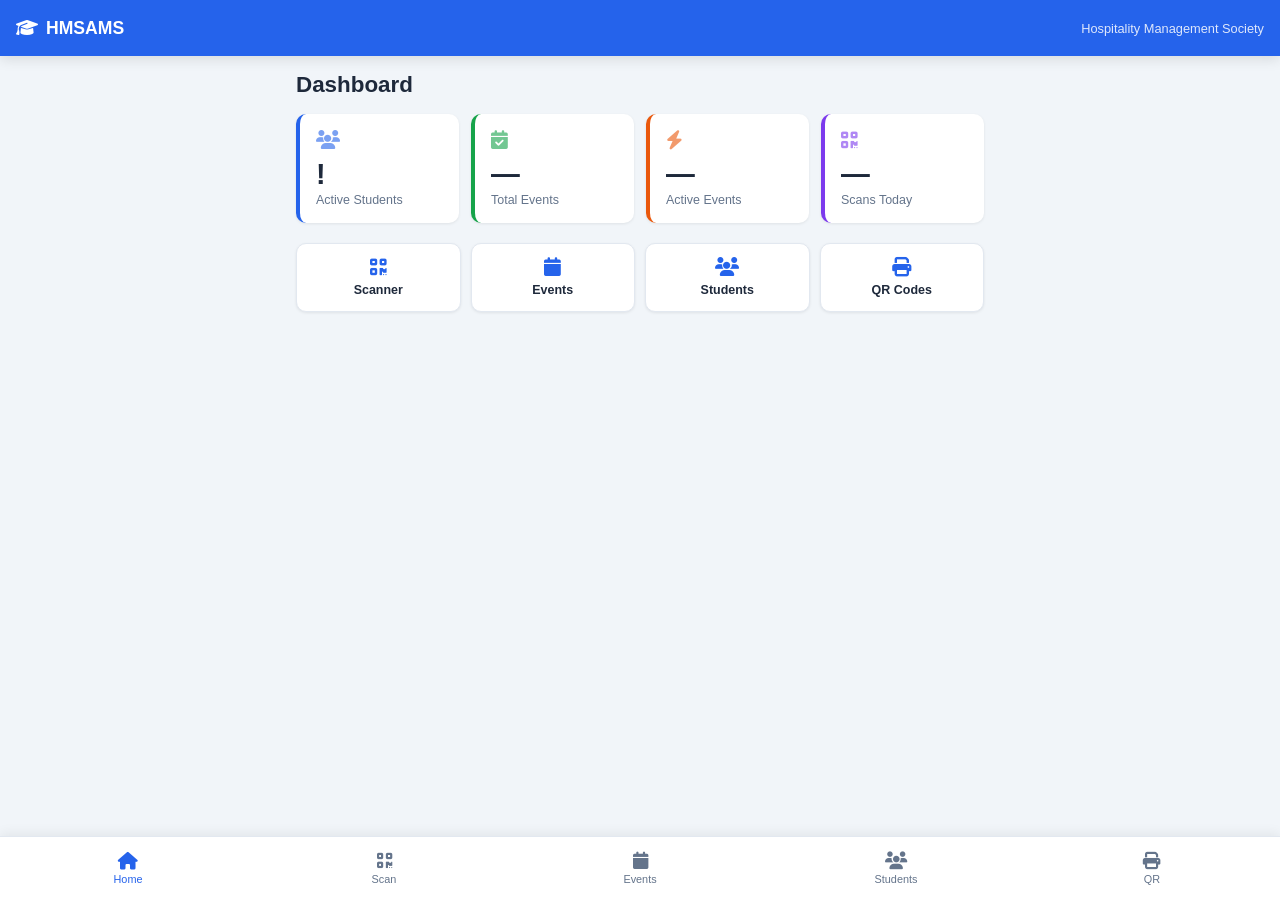
==== dashboard.html @ a73950f8 "Initial HMSAMS setup" ====
<!DOCTYPE html>
<html lang="en">
<head>
  <meta charset="UTF-8" />
  <meta name="viewport" content="width=device-width, initial-scale=1.0" />
  <title>HMSAMS — Dashboard</title>
  <link rel="stylesheet" href="assets/css/style.css" />
  <link rel="stylesheet" href="https://cdnjs.cloudflare.com/ajax/libs/font-awesome/6.5.0/css/all.min.css" />
</head>
<body>

  <!-- Top Nav -->
  <header class="top-bar">
    <div class="top-bar__brand">
      <i class="fa-solid fa-graduation-cap"></i>
      <span>HMSAMS</span>
    </div>
    <span class="top-bar__subtitle">Hospitality Management Society</span>
  </header>

  <!-- Main Content -->
  <main class="page-content">
    <h1 class="page-title">Dashboard</h1>

    <!-- Stat Cards -->
    <div class="stats-grid">
      <div class="stat-card stat-card--blue">
        <div class="stat-card__icon"><i class="fa-solid fa-users"></i></div>
        <div class="stat-card__value" id="stat-active-students">—</div>
        <div class="stat-card__label">Active Students</div>
      </div>
      <div class="stat-card stat-card--green">
        <div class="stat-card__icon"><i class="fa-solid fa-calendar-check"></i></div>
        <div class="stat-card__value" id="stat-total-events">—</div>
        <div class="stat-card__label">Total Events</div>
      </div>
      <div class="stat-card stat-card--orange">
        <div class="stat-card__icon"><i class="fa-solid fa-bolt"></i></div>
        <div class="stat-card__value" id="stat-active-events">—</div>
        <div class="stat-card__label">Active Events</div>
      </div>
      <div class="stat-card stat-card--purple">
        <div class="stat-card__icon"><i class="fa-solid fa-qrcode"></i></div>
        <div class="stat-card__value" id="stat-today-scans">—</div>
        <div class="stat-card__label">Scans Today</div>
      </div>
    </div>

    <!-- Active Event Banner -->
    <div class="active-event-card" id="active-event-card" style="display:none;">
      <div class="active-event-card__header">
        <i class="fa-solid fa-circle-dot pulse"></i>
        <span>Active Event</span>
      </div>
      <div class="active-event-card__name" id="active-event-name">—</div>
      <div class="active-event-card__bar-wrap">
        <div class="progress-bar">
          <div class="progress-bar__fill" id="progress-fill" style="width:0%"></div>
        </div>
        <span class="active-event-card__count" id="active-event-count">0 / 0 scanned</span>
      </div>
      <a href="scan.html" class="btn btn--primary btn--full mt-sm">
        <i class="fa-solid fa-qrcode"></i> Open Scanner
      </a>
    </div>

    <!-- No Active Event -->
    <div class="empty-state" id="no-event-state" style="display:none;">
      <i class="fa-solid fa-calendar-xmark"></i>
      <p>No active event right now.</p>
      <a href="events.html" class="btn btn--outline">Manage Events</a>
    </div>

    <!-- Quick Links -->
    <div class="quick-links">
      <a href="scan.html"     class="quick-link"><i class="fa-solid fa-qrcode"></i><span>Scanner</span></a>
      <a href="events.html"   class="quick-link"><i class="fa-solid fa-calendar"></i><span>Events</span></a>
      <a href="students.html" class="quick-link"><i class="fa-solid fa-users"></i><span>Students</span></a>
      <a href="qr.html"       class="quick-link"><i class="fa-solid fa-print"></i><span>QR Codes</span></a>
    </div>
  </main>

  <!-- Bottom Nav -->
  <nav class="bottom-nav">
    <a href="dashboard.html" class="bottom-nav__item bottom-nav__item--active">
      <i class="fa-solid fa-house"></i><span>Home</span>
    </a>
    <a href="scan.html" class="bottom-nav__item">
      <i class="fa-solid fa-qrcode"></i><span>Scan</span>
    </a>
    <a href="events.html" class="bottom-nav__item">
      <i class="fa-solid fa-calendar"></i><span>Events</span>
    </a>
    <a href="students.html" class="bottom-nav__item">
      <i class="fa-solid fa-users"></i><span>Students</span>
    </a>
    <a href="qr.html" class="bottom-nav__item">
      <i class="fa-solid fa-print"></i><span>QR</span>
    </a>
  </nav>

  <script src="assets/js/api.js"></script>
  <script src="assets/js/dashboard.js"></script>
</body>
</html>
---- assets/css/style.css ----
/* ============================================================
   style.css — HMSAMS Shared Styles
   Mobile-first, responsive
   ============================================================ */

/* ── Variables ─────────────────────────────────────────────── */
:root {
  --clr-primary:      #2563eb;
  --clr-primary-dk:   #1d4ed8;
  --clr-primary-lt:   #dbeafe;
  --clr-success:      #16a34a;
  --clr-success-lt:   #dcfce7;
  --clr-warning:      #d97706;
  --clr-warning-lt:   #fef3c7;
  --clr-danger:       #dc2626;
  --clr-danger-lt:    #fee2e2;
  --clr-purple:       #7c3aed;
  --clr-purple-lt:    #ede9fe;
  --clr-orange:       #ea580c;
  --clr-orange-lt:    #ffedd5;

  --clr-bg:           #f1f5f9;
  --clr-surface:      #ffffff;
  --clr-border:       #e2e8f0;
  --clr-text:         #1e293b;
  --clr-text-muted:   #64748b;
  --clr-text-light:   #94a3b8;

  --radius-sm:  6px;
  --radius:     10px;
  --radius-lg:  16px;
  --shadow-sm:  0 1px 3px rgba(0,0,0,.08);
  --shadow:     0 4px 12px rgba(0,0,0,.10);
  --shadow-lg:  0 8px 30px rgba(0,0,0,.15);

  --nav-height: 64px;
  --top-bar-h:  56px;
}

/* ── Reset ──────────────────────────────────────────────────── */
*, *::before, *::after { box-sizing: border-box; margin: 0; padding: 0; }
html { font-size: 16px; -webkit-text-size-adjust: 100%; }
body {
  font-family: -apple-system, BlinkMacSystemFont, 'Segoe UI', Roboto, sans-serif;
  background: var(--clr-bg);
  color: var(--clr-text);
  min-height: 100vh;
  padding-bottom: calc(var(--nav-height) + 16px);
}
a { color: inherit; text-decoration: none; }
button { cursor: pointer; font-family: inherit; }
img { max-width: 100%; }

/* ── Top Bar ────────────────────────────────────────────────── */
.top-bar {
  position: sticky;
  top: 0;
  z-index: 100;
  height: var(--top-bar-h);
  background: var(--clr-primary);
  color: #fff;
  display: flex;
  align-items: center;
  justify-content: space-between;
  padding: 0 16px;
  box-shadow: var(--shadow);
}
.top-bar__brand {
  display: flex;
  align-items: center;
  gap: 8px;
  font-size: 1.1rem;
  font-weight: 700;
}
.top-bar__subtitle {
  font-size: .8rem;
  opacity: .85;
}

/* ── Page Content ───────────────────────────────────────────── */
.page-content {
  max-width: 720px;
  margin: 0 auto;
  padding: 16px 16px 8px;
}
.page-title {
  font-size: 1.4rem;
  font-weight: 700;
  margin-bottom: 16px;
}
.page-header {
  display: flex;
  align-items: center;
  justify-content: space-between;
  margin-bottom: 16px;
}
.page-header .page-title { margin-bottom: 0; }

/* ── Buttons ────────────────────────────────────────────────── */
.btn {
  display: inline-flex;
  align-items: center;
  gap: 6px;
  padding: 9px 16px;
  border-radius: var(--radius-sm);
  font-size: .9rem;
  font-weight: 600;
  border: 2px solid transparent;
  transition: all .15s;
  white-space: nowrap;
}
.btn--primary  { background: var(--clr-primary);  color: #fff; border-color: var(--clr-primary); }
.btn--primary:hover  { background: var(--clr-primary-dk); border-color: var(--clr-primary-dk); }
.btn--outline  { background: transparent; color: var(--clr-primary); border-color: var(--clr-primary); }
.btn--outline:hover  { background: var(--clr-primary-lt); }
.btn--danger   { background: var(--clr-danger);   color: #fff; border-color: var(--clr-danger); }
.btn--danger:hover   { background: #b91c1c; }
.btn--ghost    { background: transparent; color: var(--clr-text-muted); border-color: transparent; }
.btn--ghost:hover    { background: var(--clr-border); }
.btn--full  { width: 100%; justify-content: center; }
.btn--sm    { padding: 6px 12px; font-size: .8rem; }
.btn--icon  { padding: 8px; border-radius: 50%; }

/* ── Inputs ─────────────────────────────────────────────────── */
.input {
  width: 100%;
  padding: 10px 12px;
  border: 1.5px solid var(--clr-border);
  border-radius: var(--radius-sm);
  font-size: .95rem;
  font-family: inherit;
  background: var(--clr-surface);
  color: var(--clr-text);
  transition: border-color .15s;
  appearance: none;
}
.input:focus { outline: none; border-color: var(--clr-primary); }
.input--sm { padding: 7px 10px; font-size: .85rem; width: auto; }

/* ── Forms ──────────────────────────────────────────────────── */
.form-label {
  display: block;
  font-size: .85rem;
  font-weight: 600;
  color: var(--clr-text-muted);
  margin-bottom: 4px;
}
.form-row {
  display: grid;
  grid-template-columns: 1fr 1fr;
  gap: 12px;
}
.form-error {
  color: var(--clr-danger);
  font-size: .83rem;
  margin-top: 8px;
  min-height: 18px;
}
.required { color: var(--clr-danger); }

/* ── Cards ──────────────────────────────────────────────────── */
.card {
  background: var(--clr-surface);
  border-radius: var(--radius);
  box-shadow: var(--shadow-sm);
  border: 1px solid var(--clr-border);
  overflow: hidden;
}
.card-list { display: flex; flex-direction: column; gap: 12px; }

/* ── Stat Cards ─────────────────────────────────────────────── */
.stats-grid {
  display: grid;
  grid-template-columns: 1fr 1fr;
  gap: 12px;
  margin-bottom: 20px;
}
.stat-card {
  background: var(--clr-surface);
  border-radius: var(--radius);
  box-shadow: var(--shadow-sm);
  padding: 16px;
  display: flex;
  flex-direction: column;
  gap: 4px;
  border-left: 4px solid transparent;
}
.stat-card--blue   { border-left-color: var(--clr-primary); }
.stat-card--green  { border-left-color: var(--clr-success); }
.stat-card--orange { border-left-color: var(--clr-orange); }
.stat-card--purple { border-left-color: var(--clr-purple); }

.stat-card__icon { font-size: 1.2rem; opacity: .6; margin-bottom: 4px; }
.stat-card--blue   .stat-card__icon { color: var(--clr-primary); }
.stat-card--green  .stat-card__icon { color: var(--clr-success); }
.stat-card--orange .stat-card__icon { color: var(--clr-orange); }
.stat-card--purple .stat-card__icon { color: var(--clr-purple); }

.stat-card__value { font-size: 1.8rem; font-weight: 800; line-height: 1; }
.stat-card__label { font-size: .78rem; color: var(--clr-text-muted); font-weight: 500; }

/* ── Active Event Card ──────────────────────────────────────── */
.active-event-card {
  background: var(--clr-surface);
  border-radius: var(--radius);
  box-shadow: var(--shadow-sm);
  padding: 16px;
  margin-bottom: 20px;
  border: 1.5px solid var(--clr-primary-lt);
}
.active-event-card__header {
  display: flex;
  align-items: center;
  gap: 6px;
  font-size: .8rem;
  font-weight: 700;
  color: var(--clr-primary);
  text-transform: uppercase;
  letter-spacing: .05em;
  margin-bottom: 6px;
}
.active-event-card__name {
  font-size: 1.15rem;
  font-weight: 700;
  margin-bottom: 10px;
}
.active-event-card__bar-wrap {
  display: flex;
  align-items: center;
  gap: 10px;
  margin-bottom: 8px;
}
.active-event-card__count { font-size: .82rem; color: var(--clr-text-muted); white-space: nowrap; }

/* ── Progress Bar ───────────────────────────────────────────── */
.progress-bar {
  flex: 1;
  height: 8px;
  background: var(--clr-border);
  border-radius: 999px;
  overflow: hidden;
}
.progress-bar__fill {
  height: 100%;
  background: var(--clr-primary);
  border-radius: 999px;
  transition: width .4s ease;
}

/* ── Quick Links ────────────────────────────────────────────── */
.quick-links {
  display: grid;
  grid-template-columns: repeat(4, 1fr);
  gap: 10px;
  margin-top: 8px;
}
.quick-link {
  background: var(--clr-surface);
  border-radius: var(--radius);
  padding: 14px 8px;
  display: flex;
  flex-direction: column;
  align-items: center;
  gap: 6px;
  font-size: .78rem;
  font-weight: 600;
  color: var(--clr-text);
  box-shadow: var(--shadow-sm);
  border: 1px solid var(--clr-border);
  transition: background .15s;
}
.quick-link:hover { background: var(--clr-primary-lt); }
.quick-link i { font-size: 1.2rem; color: var(--clr-primary); }

/* ── Bottom Nav ─────────────────────────────────────────────── */
.bottom-nav {
  position: fixed;
  bottom: 0;
  left: 0;
  right: 0;
  height: var(--nav-height);
  background: var(--clr-surface);
  border-top: 1px solid var(--clr-border);
  display: flex;
  z-index: 200;
  box-shadow: 0 -2px 12px rgba(0,0,0,.07);
}
.bottom-nav__item {
  flex: 1;
  display: flex;
  flex-direction: column;
  align-items: center;
  justify-content: center;
  gap: 3px;
  font-size: .68rem;
  font-weight: 500;
  color: var(--clr-text-muted);
  transition: color .15s;
}
.bottom-nav__item i { font-size: 1.1rem; }
.bottom-nav__item--active { color: var(--clr-primary); }
.bottom-nav__item:hover   { color: var(--clr-primary); }

/* ── PIN Overlay ────────────────────────────────────────────── */
.overlay {
  position: fixed;
  inset: 0;
  background: rgba(15,23,42,.6);
  backdrop-filter: blur(4px);
  display: flex;
  align-items: center;
  justify-content: center;
  z-index: 500;
  padding: 16px;
}
.pin-card {
  background: var(--clr-surface);
  border-radius: var(--radius-lg);
  padding: 32px 24px;
  width: 100%;
  max-width: 360px;
  text-align: center;
  box-shadow: var(--shadow-lg);
}
.pin-card__icon {
  font-size: 2.5rem;
  color: var(--clr-primary);
  margin-bottom: 12px;
}
.pin-card h2 { font-size: 1.3rem; margin-bottom: 6px; }
.pin-card p  { color: var(--clr-text-muted); font-size: .9rem; margin-bottom: 16px; }
.pin-card__error {
  color: var(--clr-danger);
  font-size: .83rem;
  min-height: 18px;
  margin-top: 6px;
}

/* ── Modals ─────────────────────────────────────────────────── */
.modal-overlay {
  position: fixed;
  inset: 0;
  background: rgba(15,23,42,.5);
  backdrop-filter: blur(3px);
  display: flex;
  align-items: center;
  justify-content: center;
  z-index: 400;
  padding: 16px;
}
.modal {
  background: var(--clr-surface);
  border-radius: var(--radius-lg);
  width: 100%;
  max-width: 480px;
  max-height: 90vh;
  overflow-y: auto;
  box-shadow: var(--shadow-lg);
}
.modal--sm { max-width: 360px; }
.modal__header {
  display: flex;
  align-items: center;
  justify-content: space-between;
  padding: 18px 20px 0;
}
.modal__header h2 { font-size: 1.1rem; }
.modal__body   { padding: 16px 20px; }
.modal__footer {
  display: flex;
  gap: 10px;
  justify-content: flex-end;
  padding: 0 20px 20px;
}

/* ── Tables ─────────────────────────────────────────────────── */
.table-wrap {
  overflow-x: auto;
  border-radius: var(--radius);
  border: 1px solid var(--clr-border);
  background: var(--clr-surface);
}
.table {
  width: 100%;
  border-collapse: collapse;
  font-size: .88rem;
}
.table th, .table td {
  padding: 10px 12px;
  text-align: left;
  border-bottom: 1px solid var(--clr-border);
}
.table th {
  background: var(--clr-bg);
  font-size: .78rem;
  font-weight: 700;
  color: var(--clr-text-muted);
  text-transform: uppercase;
  letter-spacing: .04em;
  white-space: nowrap;
}
.table tr:last-child td { border-bottom: none; }
.table tr:hover td { background: var(--clr-bg); }

/* ── Badges ─────────────────────────────────────────────────── */
.badge {
  display: inline-block;
  padding: 3px 9px;
  border-radius: 999px;
  font-size: .72rem;
  font-weight: 700;
  text-transform: uppercase;
  letter-spacing: .04em;
}
.badge--active   { background: var(--clr-success-lt); color: var(--clr-success); }
.badge--inactive { background: var(--clr-border);     color: var(--clr-text-muted); }
.badge--archived { background: var(--clr-warning-lt); color: var(--clr-warning); }
.badge--timein   { background: var(--clr-primary-lt); color: var(--clr-primary); }
.badge--late     { background: var(--clr-warning-lt); color: var(--clr-warning); }
.badge--timeout  { background: var(--clr-success-lt); color: var(--clr-success); }
.badge--notimeout{ background: var(--clr-danger-lt);  color: var(--clr-danger); }
.badge--duplicate{ background: var(--clr-border);     color: var(--clr-text-muted); }

/* ── Event Cards ────────────────────────────────────────────── */
.event-card {
  background: var(--clr-surface);
  border-radius: var(--radius);
  border: 1px solid var(--clr-border);
  box-shadow: var(--shadow-sm);
  padding: 16px;
}
.event-card--active { border-left: 4px solid var(--clr-success); }
.event-card__header {
  display: flex;
  align-items: flex-start;
  justify-content: space-between;
  gap: 8px;
  margin-bottom: 8px;
}
.event-card__name {
  font-size: 1rem;
  font-weight: 700;
  flex: 1;
}
.event-card__meta {
  font-size: .82rem;
  color: var(--clr-text-muted);
  margin-bottom: 12px;
  display: flex;
  flex-direction: column;
  gap: 3px;
}
.event-card__actions {
  display: flex;
  gap: 8px;
  flex-wrap: wrap;
}

/* ── Scan Result ────────────────────────────────────────────── */
.scan-result {
  background: var(--clr-surface);
  border-radius: var(--radius-lg);
  padding: 24px 20px;
  text-align: center;
  margin-bottom: 16px;
  box-shadow: var(--shadow);
  border: 2px solid var(--clr-border);
  animation: slideIn .3s ease;
}
.scan-result--timein    { border-color: var(--clr-primary); }
.scan-result--late      { border-color: var(--clr-warning); }
.scan-result--timeout   { border-color: var(--clr-success); }
.scan-result--duplicate { border-color: var(--clr-text-muted); }
.scan-result--error     { border-color: var(--clr-danger); }

.scan-result__icon   { font-size: 3rem; margin-bottom: 8px; }
.scan-result__status { font-size: 1.3rem; font-weight: 800; margin-bottom: 4px; }
.scan-result__name   { font-size: 1rem; font-weight: 600; margin-bottom: 4px; }
.scan-result__meta   { font-size: .83rem; color: var(--clr-text-muted); }

/* ── Event Info Bar ─────────────────────────────────────────── */
.event-info-bar {
  display: flex;
  align-items: center;
  justify-content: space-between;
  background: var(--clr-surface);
  border-radius: var(--radius);
  padding: 12px 14px;
  margin-bottom: 12px;
  border: 1px solid var(--clr-border);
  font-size: .9rem;
}
.event-info-bar__label { color: var(--clr-text-muted); font-size: .8rem; margin-right: 4px; }
.event-info-bar__name  { font-weight: 700; }

/* ── Scanner Instructions ───────────────────────────────────── */
.scanner-instructions {
  background: var(--clr-surface);
  border-radius: var(--radius);
  padding: 20px;
  border: 1px solid var(--clr-border);
  margin-bottom: 16px;
}
.scanner-instructions__icon {
  font-size: 2rem;
  color: var(--clr-primary);
  margin-bottom: 10px;
}
.scanner-instructions h3 { font-size: 1rem; margin-bottom: 8px; }
.scanner-instructions ol { padding-left: 20px; }
.scanner-instructions li { margin-bottom: 4px; font-size: .9rem; color: var(--clr-text-muted); }
.manual-entry { margin-top: 16px; padding-top: 16px; border-top: 1px solid var(--clr-border); }

/* ── Search Bar ─────────────────────────────────────────────── */
.search-bar {
  margin-bottom: 10px;
}
.search-bar__input-wrap {
  position: relative;
  display: flex;
  align-items: center;
}
.search-bar__input-wrap i {
  position: absolute;
  left: 12px;
  color: var(--clr-text-muted);
  font-size: .9rem;
}
.search-bar__input { padding-left: 36px; }

/* ── Filter Row ─────────────────────────────────────────────── */
.filter-row {
  display: flex;
  gap: 8px;
  flex-wrap: wrap;
  margin-bottom: 12px;
}

/* ── Tab Bar ────────────────────────────────────────────────── */
.tab-bar {
  display: flex;
  gap: 4px;
  margin-bottom: 14px;
  overflow-x: auto;
  padding-bottom: 2px;
}
.tab-bar__item {
  padding: 7px 14px;
  border-radius: var(--radius-sm);
  font-size: .83rem;
  font-weight: 600;
  border: none;
  background: var(--clr-border);
  color: var(--clr-text-muted);
  white-space: nowrap;
  transition: all .15s;
}
.tab-bar__item--active,
.tab-bar__item:hover {
  background: var(--clr-primary);
  color: #fff;
}

/* ── QR Grid ────────────────────────────────────────────────── */
.qr-grid {
  display: grid;
  grid-template-columns: repeat(auto-fill, minmax(160px, 1fr));
  gap: 16px;
  padding-bottom: 8px;
}
.qr-item {
  background: var(--clr-surface);
  border-radius: var(--radius);
  padding: 14px 12px;
  text-align: center;
  border: 1px solid var(--clr-border);
  box-shadow: var(--shadow-sm);
  display: flex;
  flex-direction: column;
  align-items: center;
  gap: 8px;
}
.qr-item__qr { line-height: 0; }
.qr-item__qr canvas, .qr-item__qr img { border-radius: 4px; }
.qr-item__name { font-size: .82rem; font-weight: 700; line-height: 1.3; }
.qr-item__no   { font-size: .75rem; color: var(--clr-text-muted); }

/* ── Alerts ─────────────────────────────────────────────────── */
.alert {
  display: flex;
  align-items: center;
  gap: 8px;
  padding: 12px 14px;
  border-radius: var(--radius);
  font-size: .88rem;
  margin-bottom: 12px;
}
.alert--warning { background: var(--clr-warning-lt); color: var(--clr-warning); }
.alert--danger  { background: var(--clr-danger-lt);  color: var(--clr-danger); }
.alert--success { background: var(--clr-success-lt); color: var(--clr-success); }
.alert a { font-weight: 700; text-decoration: underline; color: inherit; }

/* ── Empty State ────────────────────────────────────────────── */
.empty-state {
  display: flex;
  flex-direction: column;
  align-items: center;
  justify-content: center;
  padding: 48px 24px;
  text-align: center;
  color: var(--clr-text-muted);
  gap: 10px;
}
.empty-state i { font-size: 3rem; opacity: .3; }
.empty-state p { font-size: .95rem; }

/* ── Section Header ─────────────────────────────────────────── */
.section-header {
  display: flex;
  align-items: center;
  justify-content: space-between;
  margin-bottom: 10px;
}
.section-header h2 { font-size: 1rem; font-weight: 700; }

/* ── Misc Utilities ─────────────────────────────────────────── */
.text-center  { text-align: center; }
.text-muted   { color: var(--clr-text-muted); }
.list-meta    { font-size: .82rem; color: var(--clr-text-muted); margin-bottom: 10px; }
.mt-xs  { margin-top: 6px; }
.mt-sm  { margin-top: 12px; }
.mt-md  { margin-top: 20px; }
.pulse  { animation: pulse 1.5s infinite; }

/* ── Animations ─────────────────────────────────────────────── */
@keyframes slideIn {
  from { opacity: 0; transform: translateY(-10px); }
  to   { opacity: 1; transform: translateY(0); }
}
@keyframes pulse {
  0%, 100% { opacity: 1; }
  50%       { opacity: .4; }
}

/* ── Print Styles ───────────────────────────────────────────── */
@media print {
  .no-print, .bottom-nav, .top-bar, .filter-row,
  .btn, #pin-overlay { display: none !important; }
  body { background: #fff; padding: 0; }
  .qr-grid { gap: 24px; }
  .qr-item { break-inside: avoid; border: 1px solid #ccc; }
  .page-content { padding: 0; max-width: 100%; }
}

/* ── Responsive ─────────────────────────────────────────────── */
@media (max-width: 400px) {
  .stats-grid { grid-template-columns: 1fr 1fr; gap: 8px; }
  .quick-links { grid-template-columns: repeat(4, 1fr); gap: 6px; }
  .qr-grid { grid-template-columns: repeat(auto-fill, minmax(130px, 1fr)); }
  .form-row { grid-template-columns: 1fr; }
}
@media (min-width: 640px) {
  .stats-grid { grid-template-columns: repeat(4, 1fr); }
}
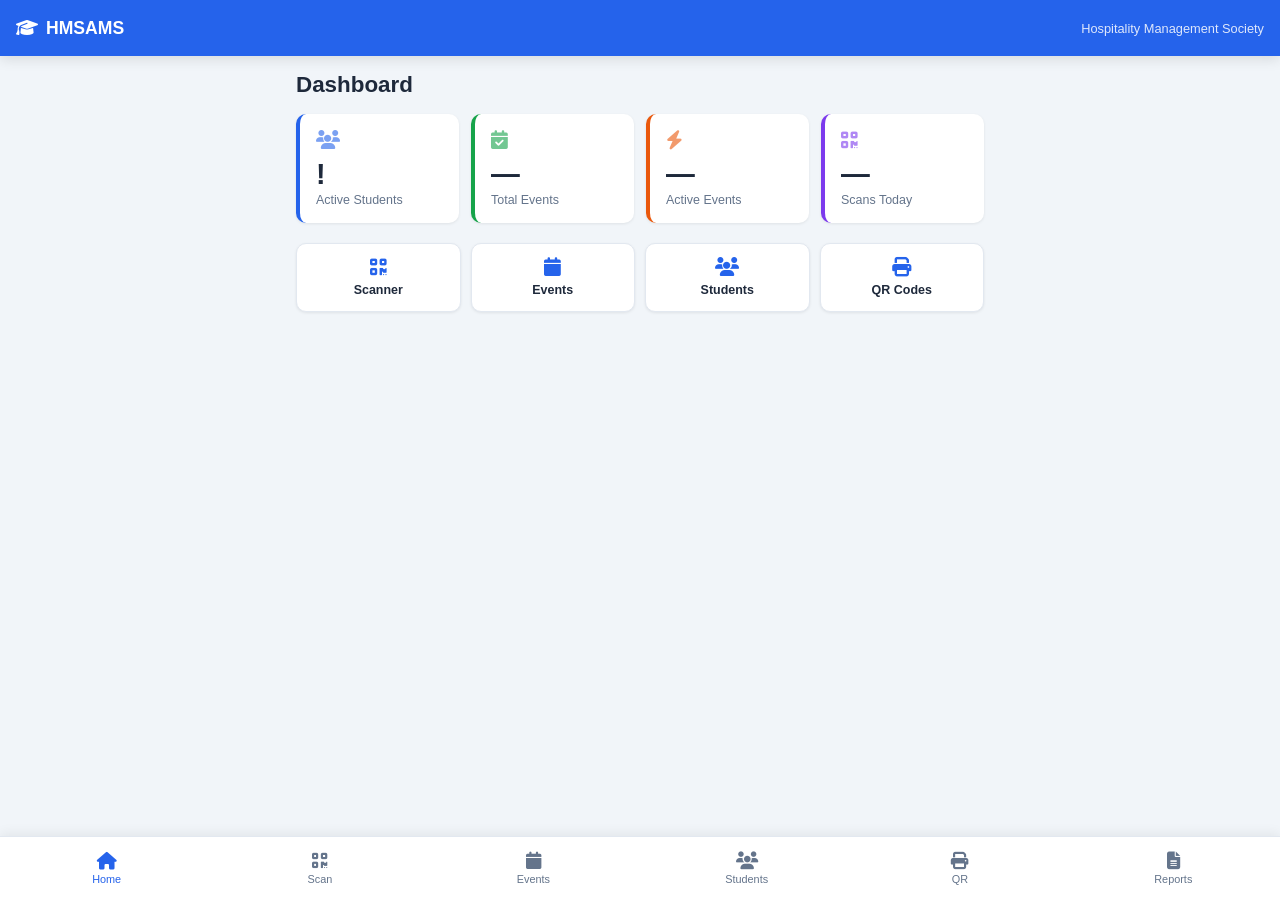
==== commit 9f2b21bd: "Update dashboard.html" ====
--- a/dashboard.html
+++ b/dashboard.html
@@ -97,6 +97,10 @@
     <a href="qr.html" class="bottom-nav__item">
       <i class="fa-solid fa-print"></i><span>QR</span>
     </a>
+    <a href="reports.html" class="bottom-nav__item">
+    <i class="fa-solid fa-file-lines"></i>
+    <span>Reports</span>
+</a>
   </nav>
 
   <script src="assets/js/api.js"></script>
--- a/assets/css/style.css
+++ b/assets/css/style.css
@@ -463,20 +463,22 @@
   padding: 24px 20px;
   text-align: center;
   margin-bottom: 16px;
-  box-shadow: var(--shadow);
-  border: 2px solid var(--clr-border);
+  box-shadow: var(--shadow-lg);
+  border: 3px solid var(--clr-border);
   animation: slideIn .3s ease;
-}
-.scan-result--timein    { border-color: var(--clr-primary); }
-.scan-result--late      { border-color: var(--clr-warning); }
-.scan-result--timeout   { border-color: var(--clr-success); }
-.scan-result--duplicate { border-color: var(--clr-text-muted); }
-.scan-result--error     { border-color: var(--clr-danger); }
+  border-left: 6px solid;
+}
+.scan-result--timein    { border-color: var(--clr-primary); border-left-color: var(--clr-primary); background: linear-gradient(135deg, rgba(37,99,235,.05) 0%, transparent 100%); }
+.scan-result--late      { border-color: var(--clr-warning); border-left-color: var(--clr-warning); background: linear-gradient(135deg, rgba(217,119,6,.05) 0%, transparent 100%); }
+.scan-result--timeout   { border-color: var(--clr-success); border-left-color: var(--clr-success); background: linear-gradient(135deg, rgba(22,163,74,.05) 0%, transparent 100%); }
+.scan-result--duplicate { border-color: var(--clr-text-muted); border-left-color: var(--clr-text-muted); }
+.scan-result--error     { border-color: var(--clr-danger); border-left-color: var(--clr-danger); background: linear-gradient(135deg, rgba(220,38,38,.05) 0%, transparent 100%); }
 
 .scan-result__icon   { font-size: 3rem; margin-bottom: 8px; }
 .scan-result__status { font-size: 1.3rem; font-weight: 800; margin-bottom: 4px; }
 .scan-result__name   { font-size: 1rem; font-weight: 600; margin-bottom: 4px; }
-.scan-result__meta   { font-size: .83rem; color: var(--clr-text-muted); }
+.scan-result__meta   { font-size: .83rem; color: var(--clr-text-muted); margin-bottom: 8px; }
+.scan-result__details { font-size: .78rem; color: var(--clr-text-muted); font-style: italic; }
 
 /* ── Event Info Bar ─────────────────────────────────────────── */
 .event-info-bar {
@@ -510,6 +512,7 @@
 .scanner-instructions ol { padding-left: 20px; }
 .scanner-instructions li { margin-bottom: 4px; font-size: .9rem; color: var(--clr-text-muted); }
 .manual-entry { margin-top: 16px; padding-top: 16px; border-top: 1px solid var(--clr-border); }
+.manual-entry h4 { font-size: .85rem; font-weight: 700; margin-bottom: 10px; color: var(--clr-text-muted); text-transform: uppercase; letter-spacing: .03em; }
 
 /* ── Search Bar ─────────────────────────────────────────────── */
 .search-bar {
@@ -563,27 +566,161 @@
 
 /* ── QR Grid ────────────────────────────────────────────────── */
 .qr-grid {
-  display: grid;
-  grid-template-columns: repeat(auto-fill, minmax(160px, 1fr));
-  gap: 16px;
+  display: flex;
+  flex-direction: column;
+  gap: 10px;
   padding-bottom: 8px;
 }
 .qr-item {
   background: var(--clr-surface);
   border-radius: var(--radius);
-  padding: 14px 12px;
+  border: 1.5px solid var(--clr-border);
+  box-shadow: var(--shadow-sm);
+  display: flex;
+  flex-direction: row;
+  align-items: center;
+  padding: 10px 14px;
+  gap: 14px;
+  max-width: 420px;
+  width: 100%;
+}
+.qr-item__qr {
+  flex-shrink: 0;
+  line-height: 0;
+  border-right: 1.5px solid var(--clr-border);
+  padding-right: 14px;
+}
+.qr-item__qr canvas,
+.qr-item__qr img {
+  border-radius: 4px;
+  display: block;
+}
+.qr-item__details {
+  display: flex;
+  flex-direction: column;
+  gap: 3px;
+  flex: 1;
+  min-width: 0;
+}
+.qr-item__name {
+  font-size: .95rem;
+  font-weight: 700;
+  line-height: 1.3;
+  color: var(--clr-text);
+}
+.qr-item__no {
+  font-size: .8rem;
+  color: var(--clr-text-muted);
+  font-weight: 600;
+}
+.qr-item__meta {
+  font-size: .75rem;
+  color: var(--clr-text-light);
+  margin-top: 2px;
+}
+.qr-item__org {
+  font-size: .7rem;
+  color: var(--clr-text-light);
+  text-transform: uppercase;
+  letter-spacing: .04em;
+  margin-top: 4px;
+  border-top: 1px solid var(--clr-border);
+  padding-top: 4px;
+}
+
+/* ── Camera Scanner ─────────────────────────────────────────── */
+.camera-scanner {
+  background: var(--clr-surface);
+  border-radius: var(--radius);
+  border: 1px solid var(--clr-border);
+  margin-bottom: 16px;
+  overflow: hidden;
+  box-shadow: var(--shadow);
+}
+.camera-scanner__header {
+  display: flex;
+  align-items: center;
+  justify-content: space-between;
+  padding: 12px 14px;
+  background: var(--clr-bg);
+  border-bottom: 1px solid var(--clr-border);
+}
+.camera-scanner__header h3 {
+  font-size: .95rem;
+  font-weight: 700;
+  margin: 0;
+}
+.camera-scanner__container {
+  position: relative;
+  background: #000;
+  aspect-ratio: 4 / 3;
+  max-width: 100%;
+  overflow: hidden;
+}
+#scanner-video,
+#scanner-canvas {
+  width: 100%;
+  height: 100%;
+  display: block;
+  object-fit: cover;
+}
+.camera-scanner__overlay {
+  position: absolute;
+  top: 0;
+  left: 0;
+  right: 0;
+  bottom: 0;
+  display: flex;
+  align-items: center;
+  justify-content: center;
+  flex-direction: column;
+  pointer-events: none;
+  background: radial-gradient(circle at center, transparent 20%, rgba(0,0,0,.3) 100%);
+}
+.camera-scanner__crosshair {
+  width: 120px;
+  height: 120px;
+  border: 3px solid rgba(37, 99, 235, 0.6);
+  border-radius: 8px;
+  position: relative;
+  margin-bottom: 16px;
+}
+.camera-scanner__crosshair::before,
+.camera-scanner__crosshair::after {
+  content: '';
+  position: absolute;
+  background: rgba(37, 99, 235, 0.6);
+}
+.camera-scanner__crosshair::before {
+  width: 100%;
+  height: 2px;
+  top: 50%;
+  left: 0;
+  transform: translateY(-50%);
+}
+.camera-scanner__crosshair::after {
+  width: 2px;
+  height: 100%;
+  left: 50%;
+  top: 0;
+  transform: translateX(-50%);
+}
+.camera-scanner__hint {
+  color: rgba(255, 255, 255, 0.8);
+  font-size: .9rem;
   text-align: center;
-  border: 1px solid var(--clr-border);
-  box-shadow: var(--shadow-sm);
-  display: flex;
-  flex-direction: column;
-  align-items: center;
-  gap: 8px;
-}
-.qr-item__qr { line-height: 0; }
-.qr-item__qr canvas, .qr-item__qr img { border-radius: 4px; }
-.qr-item__name { font-size: .82rem; font-weight: 700; line-height: 1.3; }
-.qr-item__no   { font-size: .75rem; color: var(--clr-text-muted); }
+  text-shadow: 0 2px 4px rgba(0, 0, 0, 0.5);
+  margin: 0;
+}
+.camera-scanner__info {
+  padding: 12px 14px;
+  background: var(--clr-bg);
+  border-top: 1px solid var(--clr-border);
+  font-size: .85rem;
+}
+.camera-scanner__info p {
+  margin: 0;
+}
 
 /* ── Alerts ─────────────────────────────────────────────────── */
 .alert {
@@ -647,9 +784,31 @@
   .no-print, .bottom-nav, .top-bar, .filter-row,
   .btn, #pin-overlay { display: none !important; }
   body { background: #fff; padding: 0; }
-  .qr-grid { gap: 24px; }
-  .qr-item { break-inside: avoid; border: 1px solid #ccc; }
   .page-content { padding: 0; max-width: 100%; }
+
+  /* Print QR cards in a 2-column grid */
+  .qr-grid {
+    display: grid;
+    grid-template-columns: 1fr 1fr;
+    gap: 8px;
+  }
+  .qr-item {
+    border: 1.5px solid #000;
+    border-radius: 6px;
+    padding: 8px 10px;
+    gap: 10px;
+    break-inside: avoid;
+    max-width: 100%;
+    box-shadow: none;
+  }
+  .qr-item__qr {
+    border-right: 1px solid #ccc;
+    padding-right: 10px;
+  }
+  .qr-item__name { font-size: .85rem; }
+  .qr-item__no   { font-size: .75rem; }
+  .qr-item__meta { font-size: .7rem; }
+  .qr-item__org  { font-size: .65rem; }
 }
 
 /* ── Responsive ─────────────────────────────────────────────── */
@@ -662,3 +821,47 @@
 @media (min-width: 640px) {
   .stats-grid { grid-template-columns: repeat(4, 1fr); }
 }
+
+.scanner-stats{
+
+    display:grid;
+
+    grid-template-columns:repeat(4,1fr);
+
+    gap:12px;
+
+    margin:20px 0;
+
+}
+
+.scanner-stat-card{
+
+    background:white;
+
+    border-radius:12px;
+
+    padding:16px;
+
+    text-align:center;
+
+    box-shadow:0 2px 8px rgba(0,0,0,.08);
+
+}
+
+.scanner-stat-number{
+
+    font-size:30px;
+
+    font-weight:bold;
+
+    color:#1e88e5;
+
+}
+
+.scanner-stat-label{
+
+    font-size:14px;
+
+    color:#666;
+
+}
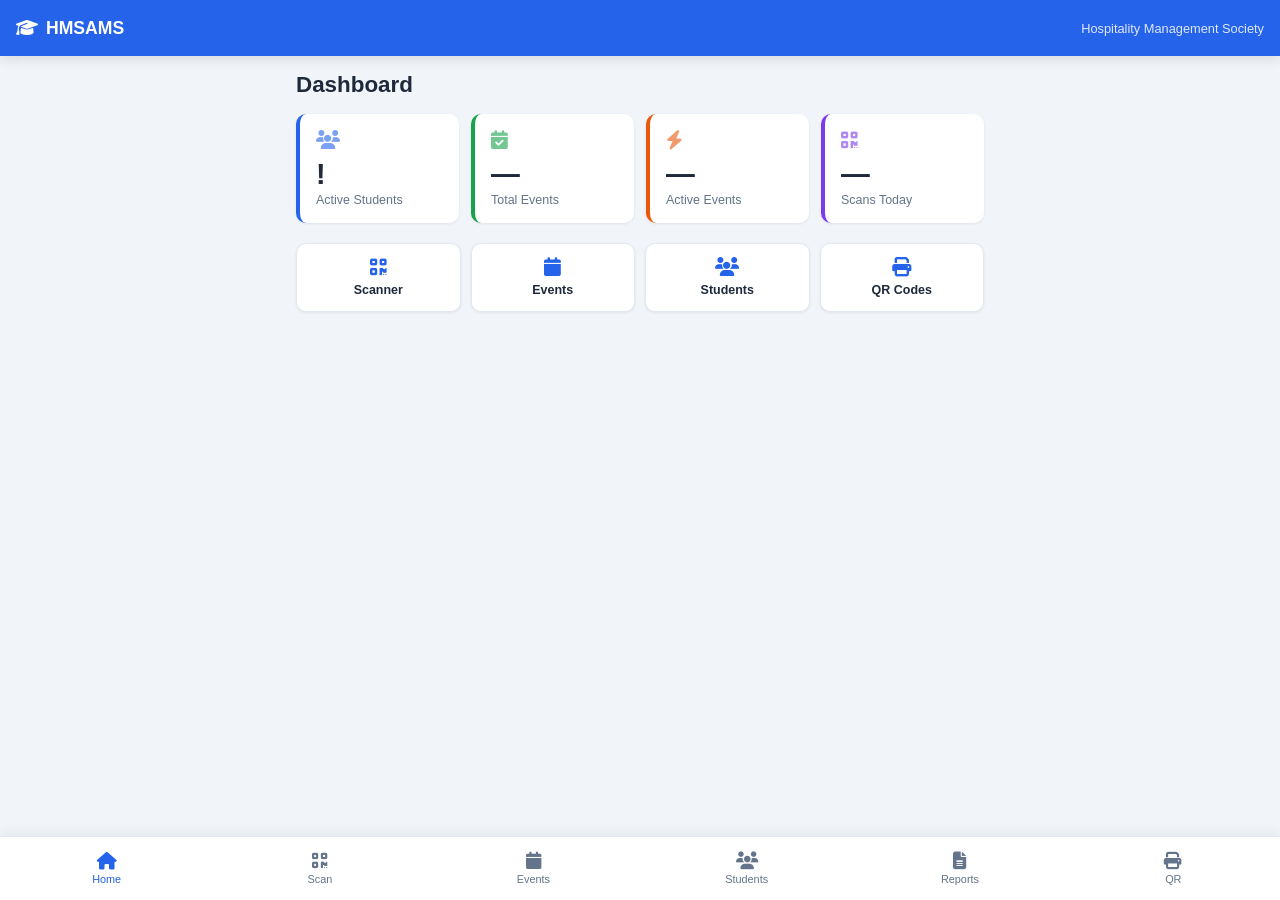
==== commit 046c8cd2: "Update dashboard.html" ====
--- a/dashboard.html
+++ b/dashboard.html
@@ -94,13 +94,13 @@
     <a href="students.html" class="bottom-nav__item">
       <i class="fa-solid fa-users"></i><span>Students</span>
     </a>
-    <a href="qr.html" class="bottom-nav__item">
-      <i class="fa-solid fa-print"></i><span>QR</span>
-    </a>
     <a href="reports.html" class="bottom-nav__item">
     <i class="fa-solid fa-file-lines"></i>
     <span>Reports</span>
 </a>
+    <a href="qr.html" class="bottom-nav__item">
+      <i class="fa-solid fa-print"></i><span>QR</span>
+    </a>
   </nav>
 
   <script src="assets/js/api.js"></script>
